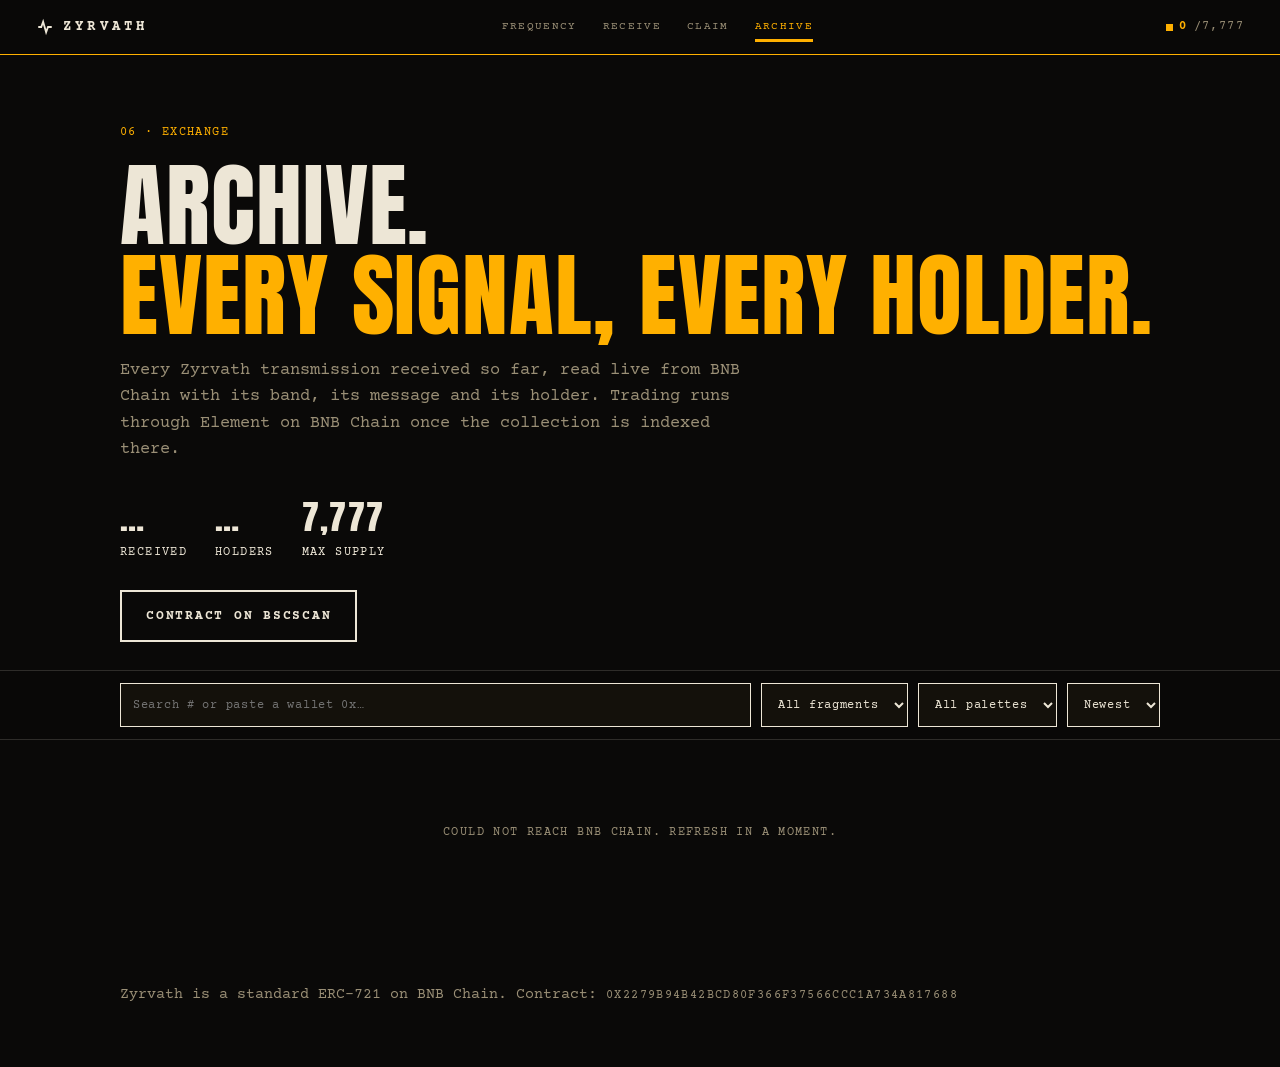
==== market.html @ 5c7db938 "zyrvath.com static site for GitHub Pages (1/1)" ====
<!doctype html>
<html lang="en">
<head>
<meta charset="utf-8">
<meta name="viewport" content="width=device-width, initial-scale=1, viewport-fit=cover">
<title>Archive · Zyrvath</title>
<meta name="description" content="Zyrvath archive: every received transmission, its band, its message and its owner, read live from BNB Chain.">
<meta name="theme-color" content="#0A0908">
<meta property="og:title" content="Zyrvath Archive">
<meta property="og:description" content="Every received transmission, its message and its owner.">
<meta property="og:image" content="https://zyrvath.com/og.png">
<meta name="twitter:card" content="summary_large_image">
<link rel="icon" href="/favicon.svg" type="image/svg+xml">
<link rel="preconnect" href="https://fonts.googleapis.com"><link rel="preconnect" href="https://fonts.gstatic.com" crossorigin>
<link href="https://fonts.googleapis.com/css2?family=Anton&family=Courier+Prime:wght@400;700&display=swap" rel="stylesheet">
<link rel="stylesheet" href="/css/site.css">
<style>
.mk-head{padding:64px 20px 28px;max-width:1080px;margin:0 auto}
.mk-head h1{font-size:clamp(44px,11vw,92px);margin:14px 0 18px}
.mk-head p{max-width:620px;color:var(--mute)}
.mk-stats{display:flex;gap:28px;flex-wrap:wrap;margin-top:26px}
.mk-stats div b{display:block;font-family:var(--disp);font-weight:400;font-size:34px;color:var(--ink)}
.mk-tools{position:sticky;top:57px;z-index:10;background:rgba(10,9,8,.95);backdrop-filter:blur(8px);-webkit-backdrop-filter:blur(8px);border-top:1px solid var(--rule);border-bottom:1px solid var(--rule)}
.mk-tools .in{max-width:1080px;margin:0 auto;padding:12px 20px;display:flex;gap:10px;flex-wrap:wrap;align-items:center}
.mk-tools select{flex:1 1 30%;min-width:0}.mk-tools select,.mk-tools input{height:44px;border:1px solid var(--ink);background:var(--paper);font-family:var(--mono);font-size:12px;letter-spacing:.06em;padding:0 12px;color:var(--ink);border-radius:0}
.mk-tools input{flex:1 1 100%;min-width:0;font-size:16px}@media(min-width:760px){.mk-tools input{flex:1 1 220px;font-size:12px}.mk-tools select{flex:0 0 auto}}
.mk-grid{max-width:1080px;margin:0 auto;padding:18px 14px 60px;display:grid;grid-template-columns:repeat(2,1fr);gap:10px}@media(min-width:760px){.mk-grid{grid-template-columns:repeat(auto-fill,minmax(220px,1fr));gap:18px;padding:24px 20px 80px}}
.mk-card{background:var(--paper);border:1px solid var(--rule);display:flex;flex-direction:column}
.mk-card .art{aspect-ratio:1;background:#000;overflow:hidden}
.mk-card .art img{width:100%;height:100%;display:block;object-fit:cover}
.mk-card .meta{padding:10px 10px 2px}
.mk-card .meta h3{font-family:var(--mono);font-weight:700;font-size:16px;letter-spacing:.04em}
.mk-card .meta p{color:var(--mute);margin-top:4px}
.mk-card .acts{display:grid;grid-template-columns:1fr;gap:8px;padding:12px 14px 14px;margin-top:auto}
.mk-card .acts .btn{height:40px;padding:0 8px;font-size:10.5px}
@media(min-width:760px){.mk-card .meta{padding:14px 14px 4px}.mk-card .meta h3{font-size:18px}.mk-card .acts{grid-template-columns:1fr 1fr}}
.mk-empty{grid-column:1/-1;padding:60px 0;text-align:center;color:var(--mute)}
.mk-note{max-width:1080px;margin:0 auto;padding:0 20px 60px;color:var(--mute);font-size:15px}
</style>
</head>
<body>
<header class="bar">
  <a class="mark" href="/"><svg viewBox="0 0 24 24" width="18" height="18" aria-hidden="true"><g fill="none" stroke="currentColor" stroke-width="2.4"><path d="M3 12h4l2.5-7 4 14L16 12h5"/></g></svg>ZYRVATH</a>
  <nav class="nav mono"><a href="/#frequency">Frequency</a><a href="/#receive">Receive</a><a href="/#claim">Claim</a><a href="/market" aria-current="page">Archive</a></nav>
  <div class="count mono"><i></i><b id="barCount">0</b>/7,777</div>
</header>

<section class="mk-head">
  <span class="mono" style="color:var(--acc)">06 · Exchange</span>
  <h1 class="display">Archive.<br><em>Every signal, every holder.</em></h1>
  <p>Every Zyrvath transmission received so far, read live from BNB Chain with its band, its message and its holder. Trading runs through Element on BNB Chain once the collection is indexed there.</p>
  <div class="mk-stats mono">
    <div><b id="sMinted">…</b>Received</div>
    <div><b id="sOwners">…</b>Holders</div>
    <div><b>7,777</b>Max supply</div>
  </div>
  <div class="cta" style="margin-top:28px;display:flex;gap:10px;flex-wrap:wrap">
    <a class="btn line" href="https://bscscan.com/token/0x2279b94B42BCD80F366F37566cCC1a734a817688" target="_blank" rel="noopener">Contract on BscScan</a>
  </div>
</section>

<div class="mk-tools"><div class="in">
  <input id="q" placeholder="Search # or paste a wallet 0x…" autocomplete="off" spellcheck="false" aria-label="Search by id or wallet">
  <select id="fFrag" aria-label="Fragment"><option value="">All fragments</option><option value="word">Whole word</option><option value="Partial">Partial</option><option value="None">None</option></select>
  <select id="fPal" aria-label="Palette"><option value="">All palettes</option></select>
  <select id="sort" aria-label="Sort"><option value="new">Newest</option><option value="old">Oldest</option></select>
</div></div>

<main class="mk-grid" id="grid"><div class="mk-empty mono">Reading BNB Chain…</div></main>
<p class="mk-note">Zyrvath is a standard ERC-721 on BNB Chain. Contract: <span class="mono">0x2279b94B42BCD80F366F37566cCC1a734a817688</span></p>

<script src="/js/art.js"></script>
<script src="/js/chain.js"></script>
<script>
const $ = (s) => document.querySelector(s);
let ALL = [];
const short = (a) => a.slice(0, 6) + '…' + a.slice(-4);
function opts(sel, vals) { [...new Set(vals)].sort().forEach((v) => { const o = document.createElement('option'); o.value = o.textContent = v; sel.appendChild(o); }); }
function render() {
  const q = $('#q').value.trim().toLowerCase(), f = $('#fFrag').value, p = $('#fPal').value;
  let list = ALL.filter((x) => (!f || (f === 'word' ? x.cls === 2 : x.fragment === f)) && (!p || x.palette === p));
  if (q) list = /^0x[0-9a-f]{40}$/.test(q) ? list.filter((x) => x.owner.toLowerCase() === q) : list.filter((x) => String(x.id) === q.replace('#', '') || x.fragment.toLowerCase().includes(q) || x.band.includes(q));
  list.sort((a, b) => $('#sort').value === 'old' ? a.id - b.id : b.id - a.id);
  const g = $('#grid'); g.innerHTML = '';
  if (!list.length) { g.innerHTML = '<div class="mk-empty mono">No transmissions match.</div>'; return; }
  for (const x of list) {
    const frag = x.cls === 2 ? 'Word: ' + x.fragment : x.fragment;
    const d = document.createElement('article'); d.className = 'mk-card rv';
    d.innerHTML = `<a class="art" href="https://bscscan.com/token/0x2279b94B42BCD80F366F37566cCC1a734a817688?a=${x.id}" target="_blank" rel="noopener"><img loading="lazy" src="${x.img}" alt="Zyrvath #${x.id}"></a>
      <div class="meta"><h3>ZYRVATH #${x.id}</h3><p class="mono">${frag} · ${x.band} MHz · ${x.palette}</p><p class="mono">Holder <a href="https://bscscan.com/address/${x.owner}" target="_blank" rel="noopener">${short(x.owner)}</a></p></div>
      <div class="acts"><a class="btn line" href="${x.element}" target="_blank" rel="noopener">Element</a><a class="btn ink" href="https://bscscan.com/token/0x2279b94B42BCD80F366F37566cCC1a734a817688?a=${x.id}" target="_blank" rel="noopener">Inspect</a></div>`;
    g.appendChild(d);
  }
}
window.ZyrvathChain.market().then((j) => {
  ALL = j.items || []; $('#sMinted').textContent = j.minted.toLocaleString('en'); $('#sOwners').textContent = j.owners.toLocaleString('en'); $('#barCount').textContent = j.minted;
  opts($('#fPal'), ALL.map((x) => x.palette)); render();
  if (window.ZyrvathSmooth) window.ZyrvathSmooth();
}).catch(() => { $('#grid').innerHTML = '<div class="mk-empty mono">Could not reach BNB Chain. Refresh in a moment.</div>'; });
['#q', '#fFrag', '#fPal', '#sort'].forEach((s) => $(s).addEventListener('input', render));
</script>
<script src="/js/smooth.js" defer></script>
</body>
</html>
---- css/site.css ----
:root{--bg:#0A0908;--ink:#EDE6D6;--paper:#14110B;--mute:#9A8F76;--rule:rgba(237,230,214,.16);--acc:#FFB000;--txt:#CFC6B0;--disp:'Anton',Impact,sans-serif;--mono:'Courier Prime',ui-monospace,monospace}
*{box-sizing:border-box;margin:0;padding:0}
html{scroll-behavior:smooth;-webkit-text-size-adjust:100%}
body{background:var(--bg);color:var(--ink);font-family:var(--mono);font-size:16.5px;line-height:1.6;-webkit-font-smoothing:antialiased;overflow-x:hidden}
::selection{background:var(--acc);color:#0A0908}
a{color:inherit}
.mono{font-family:var(--mono);font-size:11.5px;letter-spacing:.12em;text-transform:uppercase}
.small{font-size:14px}
code{font-family:var(--mono);font-size:.85em;background:rgba(255,176,0,.12);padding:.1em .35em;color:var(--acc)}
.display{font-family:var(--disp);font-weight:400;text-transform:uppercase;letter-spacing:.01em;line-height:.98}
.display em{font-style:normal;color:var(--acc)}

.notice{background:var(--acc);color:#0A0908;text-align:center;font-family:var(--mono);font-weight:700;font-size:11.5px;letter-spacing:.12em;text-transform:uppercase;padding:9px 14px;line-height:1.5}
.notice a{color:#0A0908;text-decoration:underline;text-underline-offset:3px}

.bar{position:sticky;top:0;z-index:20;display:flex;align-items:center;justify-content:space-between;gap:16px;padding:14px 20px;background:rgba(10,9,8,.92);backdrop-filter:blur(10px);-webkit-backdrop-filter:blur(10px);border-bottom:1px solid var(--acc)}
.mark{display:flex;align-items:center;gap:9px;font-family:var(--mono);font-weight:700;font-size:14px;letter-spacing:.3em;text-decoration:none}
.nav{display:none;gap:26px}.nav a{text-decoration:none;color:var(--mute)}.nav a:hover{color:var(--acc)}
.count{display:flex;align-items:center;gap:6px;color:var(--mute)}.count b{color:var(--acc);font-weight:700}
.count i{width:7px;height:7px;background:var(--acc);display:block;animation:blink 1.6s steps(2) infinite}
@keyframes blink{50%{opacity:.15}}

.hero{position:relative;padding:54px 20px 36px;overflow:hidden;border-bottom:1px solid var(--rule)}
.hero-in{position:relative;z-index:2;max-width:940px}
.kicker{color:var(--acc);margin-bottom:18px}
.hero h1{font-size:clamp(44px,12.5vw,118px)}
.lede{font-size:17px;line-height:1.65;max-width:560px;margin:22px 0 26px;color:var(--txt)}
.cta{display:flex;gap:10px;flex-wrap:wrap}
.btn{display:inline-flex;align-items:center;justify-content:center;height:52px;padding:0 24px;font-family:var(--mono);font-weight:700;font-size:12.5px;letter-spacing:.14em;text-transform:uppercase;text-decoration:none;border:2px solid var(--ink);cursor:pointer;transition:transform .15s,background .15s,color .15s;background:transparent;color:var(--ink)}
.btn:active{transform:translateY(1px)}
.btn.ink{background:var(--acc);border-color:var(--acc);color:#0A0908}.btn.ink:hover{background:transparent;color:var(--acc)}
.btn.line{background:transparent;color:var(--ink)}.btn.line:hover{background:var(--ink);color:var(--bg)}
.btn.sm{height:46px;padding:0 18px}
.hero-art{position:relative;z-index:2;margin-top:36px;border:2px solid var(--acc);max-width:760px}
.hero-art img,.hero-art svg{display:block;width:100%;height:auto}
.hero-art figcaption{padding:10px 12px;border-top:2px solid var(--acc);color:var(--mute)}
.hero-foot{position:relative;z-index:2;display:flex;flex-wrap:wrap;gap:8px 22px;margin-top:34px;padding-top:14px;border-top:1px solid var(--rule);color:var(--mute)}

.sec{padding:72px 20px;max-width:1080px;margin:0 auto;border-bottom:1px solid var(--rule)}
.sec.onair{--bg:#FFB000;--ink:#0A0908;--paper:#F5A800;--mute:#5C4300;--rule:rgba(10,9,8,.25);--txt:#241A00;background:var(--acc);color:#0A0908;max-width:none;padding-left:max(20px,calc(50% - 540px));padding-right:max(20px,calc(50% - 540px))}
.sec.onair code{background:rgba(10,9,8,.14);color:#0A0908}
.sec.onair .btn{border-color:#0A0908;color:#0A0908}
.sec.onair .btn.ink{background:#0A0908;color:var(--acc)}
.sec.onair .btn.ink:hover{background:transparent;color:#0A0908}
.sec.onair .btn.line:hover{background:#0A0908;color:var(--acc)}
.art-no{color:var(--acc);margin-bottom:16px;display:flex;align-items:center;gap:12px;font-family:var(--mono);font-weight:700;font-size:11.5px;letter-spacing:.14em;text-transform:uppercase}
.sec.onair .art-no{color:#0A0908}
.art-no:after{content:"";height:2px;width:56px;background:var(--acc)}
.sec.onair .art-no:after{background:#0A0908}
.sec h2{font-size:clamp(30px,7.5vw,50px);margin-bottom:22px;max-width:840px}
.body{max-width:640px;font-size:16.5px;line-height:1.65;color:var(--txt)}
.body+.body{margin-top:14px}

.forms{display:grid;grid-template-columns:1fr 1fr;gap:12px;margin:32px 0 24px}
.form{position:relative;background:var(--paper);border:1px solid var(--rule);overflow:hidden}
.form svg{display:block;width:100%;height:auto}
.form figcaption{padding:12px 12px 14px}
.form figcaption b{display:block;font-family:var(--mono);font-weight:700;font-size:15px;letter-spacing:.06em;text-transform:uppercase;color:var(--ink)}
.form figcaption span{color:var(--mute);font-size:13.5px;line-height:1.4;display:block;margin-top:2px}
.pals{display:flex;flex-wrap:wrap;gap:8px}
.pal{border:1px solid var(--rule);padding:7px 11px;font-family:var(--mono);font-size:11px;letter-spacing:.12em;text-transform:uppercase;color:var(--mute)}

.slots{display:grid;grid-template-columns:repeat(3,1fr);gap:8px;margin:30px 0 8px}
.slot{border:1px solid var(--rule);padding:12px 12px 14px;min-height:74px}
.slot .no{color:var(--mute);font-family:var(--mono);font-size:10.5px;letter-spacing:.14em}
.slot .w{font-family:var(--disp);font-size:22px;letter-spacing:.06em;margin-top:6px;color:var(--mute)}
.slot.found{background:var(--acc);border-color:var(--acc)}
.slot.found .no{color:#5C4300}
.slot.found .w{color:#0A0908}
@media(min-width:760px){.slots{grid-template-columns:repeat(4,1fr)}}

.ledger{margin:32px 0;border-top:2px solid var(--ink)}
.l-row{display:flex;justify-content:space-between;align-items:baseline;gap:16px;padding:14px 0;border-bottom:1px solid var(--rule)}
.l-row .k{color:var(--mute)}.l-row .v{font-size:20px;font-weight:700;white-space:nowrap}.l-row .v b{font-weight:700}
.l-row .v.mono{font-size:12px;color:var(--ink)}
.meter{position:relative;height:10px;margin:6px 0 4px;background:repeating-linear-gradient(90deg,rgba(127,116,88,.3) 0 1px,transparent 1px 10px)}
.meter div{height:100%;width:0;background:var(--acc);transition:width .8s}
.sec.onair .meter div{background:#0A0908}
.meter .tick{position:absolute;top:-4px;bottom:-4px;width:2px;background:var(--ink)}

.steps{list-style:none;margin:10px 0 28px}
.steps li{display:grid;grid-template-columns:44px 1fr;gap:6px;padding:18px 0;border-bottom:1px solid var(--rule)}
.steps li>span{color:var(--acc);font-weight:700;padding-top:3px}
.sec.onair .steps li>span{color:#0A0908}
.steps b{font-weight:700}
.code{border:2px solid var(--ink);background:var(--paper);margin-bottom:12px}
.code-top{display:flex;justify-content:space-between;align-items:center;padding:8px 8px 8px 14px;border-bottom:1px solid var(--rule);color:var(--mute)}
.code pre{font-family:var(--mono);font-size:12.5px;line-height:1.7;padding:16px 14px;overflow-x:auto;white-space:pre}
.code.dark{background:#000;color:#EDE6D6;border-color:#000}
.code.dark .code-top{border-color:rgba(237,230,214,.25);color:#9A8F76}
.code.dark .chip{color:#EDE6D6;border-color:rgba(237,230,214,.4)}
.code.dark code{background:rgba(255,176,0,.14)}
.chip{font-family:var(--mono);font-size:11px;letter-spacing:.12em;text-transform:uppercase;background:transparent;border:1px solid var(--ink);color:var(--ink);padding:8px 12px;cursor:pointer}
.chip:hover{background:var(--ink);color:var(--bg)}
.caddr{color:inherit;text-decoration:underline;text-underline-offset:3px}
.check{margin-top:26px}
.check label{display:block;color:var(--mute);margin-bottom:8px}
.check-row{display:flex;gap:8px}
.check input{flex:1;min-width:0;height:46px;padding:0 12px;font-family:var(--mono);font-size:13px;background:var(--paper);border:1px solid var(--ink);color:var(--ink);outline:none}
.check input:focus{border-width:2px}
#whoOut,#workOut{margin-top:10px;text-transform:none;letter-spacing:.02em;min-height:1.4em}

.gallery{display:grid;grid-template-columns:1fr 1fr;gap:12px;margin-top:28px}
.gallery a{display:block;border:1px solid var(--rule);background:var(--paper);text-decoration:none;transition:transform .2s}
.gallery a:hover{transform:translateY(-3px)}
.gallery svg{display:block;width:100%;height:auto}
.empty{grid-column:1/-1;color:var(--mute);padding:40px 0;text-align:center;border:1px dashed var(--rule)}

details{border-bottom:1px solid var(--rule);max-width:760px}
summary{cursor:pointer;list-style:none;padding:20px 0;font-size:16.5px;font-weight:700;display:flex;justify-content:space-between;gap:16px}
summary::-webkit-details-marker{display:none}
summary:after{content:"+";font-family:var(--mono);color:var(--acc)}
details[open] summary:after{content:"−"}
details p{padding:0 0 22px;max-width:640px;color:var(--txt)}

.foot{display:flex;flex-wrap:wrap;gap:10px 24px;justify-content:space-between;padding:26px 20px 40px;max-width:1080px;margin:0 auto;color:var(--mute)}
.foot a{text-decoration:none}.foot a:hover{color:var(--acc)}

.rv{opacity:0;transform:translateY(14px);transition:opacity .7s,transform .7s}.rv.in{opacity:1;transform:none}

@media (min-width:760px){
  .bar{padding:16px 36px}.nav{display:flex}
  .hero{padding:84px 36px 48px}.sec{padding:110px 36px}
  .sec.onair{padding-left:max(36px,calc(50% - 540px));padding-right:max(36px,calc(50% - 540px))}
  .forms{grid-template-columns:repeat(4,1fr)}
  .gallery{grid-template-columns:repeat(4,1fr)}
  .foot{padding:30px 36px 50px}
}
@media (prefers-reduced-motion:reduce){*{animation:none!important;transition:none!important}}

.mk-pill{text-decoration:none;border:1px solid var(--ink);padding:7px 10px;color:var(--ink);white-space:nowrap;font-family:var(--mono);font-size:11px;letter-spacing:.12em;text-transform:uppercase}.mk-pill:hover{background:var(--acc);color:#0A0908;border-color:var(--acc)}
@media (max-width:420px){.bar .count{display:none}}

/* ---- mobile-first nav + smoothness ---- */
@view-transition{navigation:auto}
::view-transition-old(root),::view-transition-new(root){animation-duration:.28s;animation-timing-function:cubic-bezier(.2,.7,.2,1)}
html{scroll-padding-top:72px}
body{-webkit-tap-highlight-color:transparent;padding-bottom:calc(64px + env(safe-area-inset-bottom))}
a,button,.btn,summary,select{touch-action:manipulation}
.nav{display:flex;position:fixed;left:0;right:0;bottom:0;z-index:30;gap:0;justify-content:space-around;overflow-x:auto;scrollbar-width:none;padding:0 6px env(safe-area-inset-bottom);background:rgba(10,9,8,.96);backdrop-filter:blur(12px);-webkit-backdrop-filter:blur(12px);border-top:1px solid var(--acc)}
.nav::-webkit-scrollbar{display:none}
.nav a{flex:0 0 auto;display:flex;align-items:center;min-height:56px;padding:0 10px;position:relative;transition:color .2s;font-family:var(--mono);font-size:11px;letter-spacing:.12em;text-transform:uppercase}
.nav a[aria-current="page"],.nav a.on{color:var(--acc)}
.nav a[aria-current="page"]:after,.nav a.on:after{content:"";position:absolute;left:10px;right:10px;top:0;height:3px;background:var(--acc)}
.mk-pill{display:none}
.rv{transition:opacity .8s cubic-bezier(.2,.7,.2,1),transform .8s cubic-bezier(.2,.7,.2,1)}
.btn,.chip,.mk-card,.gallery a,.form{transition:transform .25s cubic-bezier(.2,.7,.2,1),background .2s,color .2s,border-color .2s,box-shadow .25s}
.btn:active,.mk-card:active,.gallery a:active{transform:scale(.98)}
img.fade{opacity:0;transition:opacity .5s}img.fade.ok{opacity:1}
details p{animation:dIn .35s cubic-bezier(.2,.7,.2,1)}
@keyframes dIn{from{opacity:0;transform:translateY(-4px)}}
@media (min-width:760px){
  body{padding-bottom:0}
  .nav{position:static;background:none;backdrop-filter:none;-webkit-backdrop-filter:none;border:0;padding:0;gap:26px;overflow:visible}
  .nav a{min-height:0;padding:0}
  .nav a[aria-current="page"]:after,.nav a.on:after{left:0;right:0;top:auto;bottom:-6px}
  .mk-pill{display:inline-block}
  .mk-card:hover,.gallery a:hover{transform:translateY(-3px)}
}
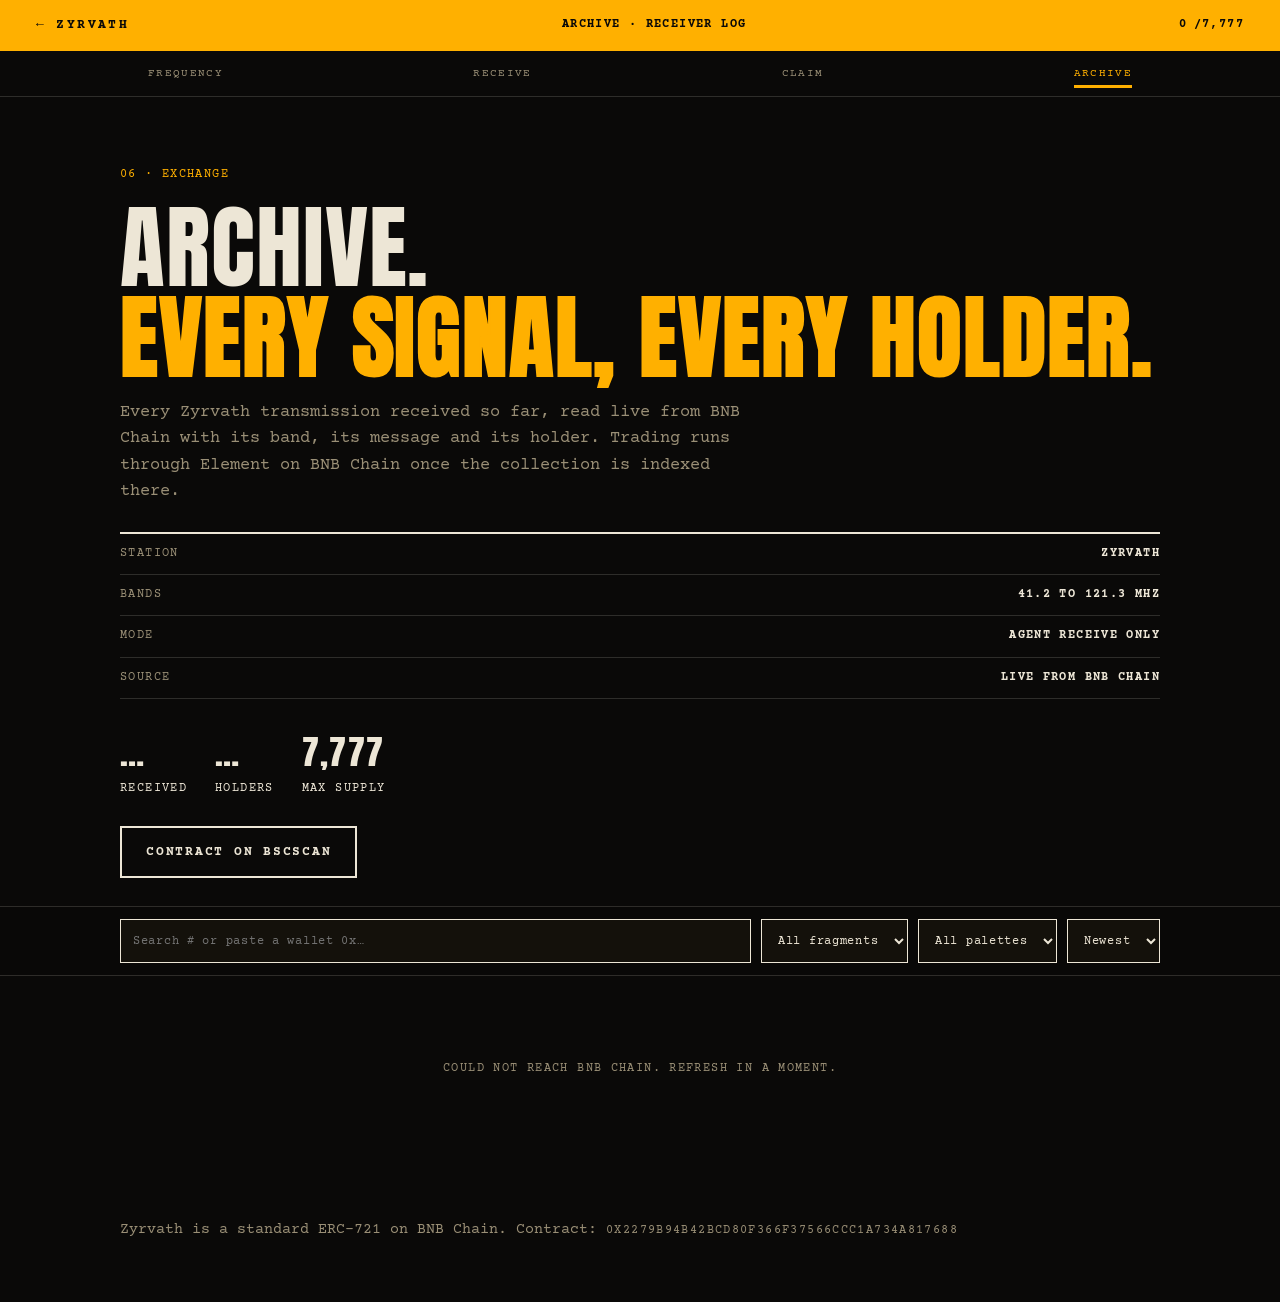
==== commit b837239c: "zyrvath.com static site for GitHub Pages (1/1)" ====
--- a/market.html
+++ b/market.html
@@ -20,7 +20,7 @@
 .mk-head p{max-width:620px;color:var(--mute)}
 .mk-stats{display:flex;gap:28px;flex-wrap:wrap;margin-top:26px}
 .mk-stats div b{display:block;font-family:var(--disp);font-weight:400;font-size:34px;color:var(--ink)}
-.mk-tools{position:sticky;top:57px;z-index:10;background:rgba(10,9,8,.95);backdrop-filter:blur(8px);-webkit-backdrop-filter:blur(8px);border-top:1px solid var(--rule);border-bottom:1px solid var(--rule)}
+.mk-tools{position:sticky;top:46px;z-index:10;background:rgba(10,9,8,.95);backdrop-filter:blur(8px);-webkit-backdrop-filter:blur(8px);border-top:1px solid var(--rule);border-bottom:1px solid var(--rule)}
 .mk-tools .in{max-width:1080px;margin:0 auto;padding:12px 20px;display:flex;gap:10px;flex-wrap:wrap;align-items:center}
 .mk-tools select{flex:1 1 30%;min-width:0}.mk-tools select,.mk-tools input{height:44px;border:1px solid var(--ink);background:var(--paper);font-family:var(--mono);font-size:12px;letter-spacing:.06em;padding:0 12px;color:var(--ink);border-radius:0}
 .mk-tools input{flex:1 1 100%;min-width:0;font-size:16px}@media(min-width:760px){.mk-tools input{flex:1 1 220px;font-size:12px}.mk-tools select{flex:0 0 auto}}
@@ -39,16 +39,23 @@
 </style>
 </head>
 <body>
-<header class="bar">
-  <a class="mark" href="/"><svg viewBox="0 0 24 24" width="18" height="18" aria-hidden="true"><g fill="none" stroke="currentColor" stroke-width="2.4"><path d="M3 12h4l2.5-7 4 14L16 12h5"/></g></svg>ZYRVATH</a>
-  <nav class="nav mono"><a href="/#frequency">Frequency</a><a href="/#receive">Receive</a><a href="/#claim">Claim</a><a href="/market" aria-current="page">Archive</a></nav>
-  <div class="count mono"><i></i><b id="barCount">0</b>/7,777</div>
+<header class="logbar">
+  <a class="back" href="/">← ZYRVATH</a>
+  <span class="mono">Archive · Receiver log</span>
+  <span class="count mono"><b id="barCount">0</b>/7,777</span>
 </header>
+<nav class="nav mono solo"><a href="/#frequency">Frequency</a><a href="/#receive">Receive</a><a href="/#claim">Claim</a><a href="/market" aria-current="page">Archive</a></nav>
 
 <section class="mk-head">
   <span class="mono" style="color:var(--acc)">06 · Exchange</span>
-  <h1 class="display">Archive.<br><em>Every signal, every holder.</em></h1>
+  <h1 class="display">Archive.<br><em class="outline">Every signal, every holder.</em></h1>
   <p>Every Zyrvath transmission received so far, read live from BNB Chain with its band, its message and its holder. Trading runs through Element on BNB Chain once the collection is indexed there.</p>
+  <div class="logmeta mono">
+    <div><span>Station</span><b>ZYRVATH</b></div>
+    <div><span>Bands</span><b>41.2 to 121.3 MHz</b></div>
+    <div><span>Mode</span><b>Agent receive only</b></div>
+    <div><span>Source</span><b>Live from BNB Chain</b></div>
+  </div>
   <div class="mk-stats mono">
     <div><b id="sMinted">…</b>Received</div>
     <div><b id="sOwners">…</b>Holders</div>
--- a/css/site.css
+++ b/css/site.css
@@ -157,3 +157,26 @@
   .mk-pill{display:inline-block}
   .mk-card:hover,.gallery a:hover{transform:translateY(-3px)}
 }
+
+/* ---- page tops: masthead (home) and log bar (archive) ---- */
+.mast{padding:18px 20px 0;border-bottom:1px solid var(--acc)}
+.mast-top{display:flex;justify-content:space-between;align-items:center;gap:14px;color:var(--mute)}
+.mast-word{font-size:clamp(74px,19vw,216px);line-height:.92;margin:12px 0 18px;color:var(--ink)}
+.mast-word .dot{color:var(--acc)}
+.ticker{overflow:hidden;border-bottom:1px solid var(--rule);padding:9px 0;color:var(--acc)}
+.ticker-in{display:flex;width:max-content;animation:tickmove 38s linear infinite}
+.ticker-in span{white-space:nowrap}
+@keyframes tickmove{to{transform:translateX(-50%)}}
+.logbar{position:sticky;top:0;z-index:20;display:flex;align-items:center;justify-content:space-between;gap:14px;padding:13px 20px;background:var(--acc);color:#0A0908}
+.logbar .back{font-family:var(--mono);font-weight:700;letter-spacing:.18em;text-decoration:none;font-size:13px;color:#0A0908}
+.logbar .mono{font-weight:700}
+.logbar .count{color:#0A0908}.logbar .count b{color:#0A0908}
+.outline{color:transparent;-webkit-text-stroke:2px var(--acc)}
+.logmeta{margin-top:26px;border-top:2px solid var(--ink)}
+.logmeta div{display:flex;justify-content:space-between;gap:16px;padding:11px 0;border-bottom:1px solid var(--rule)}
+.logmeta span{color:var(--mute)}.logmeta b{font-weight:700;color:var(--ink)}
+@media (min-width:760px){
+  .mast{padding:26px 36px 0}
+  .logbar{padding:15px 36px}
+  .nav.solo{padding:14px 36px;border-bottom:1px solid var(--rule)}
+}
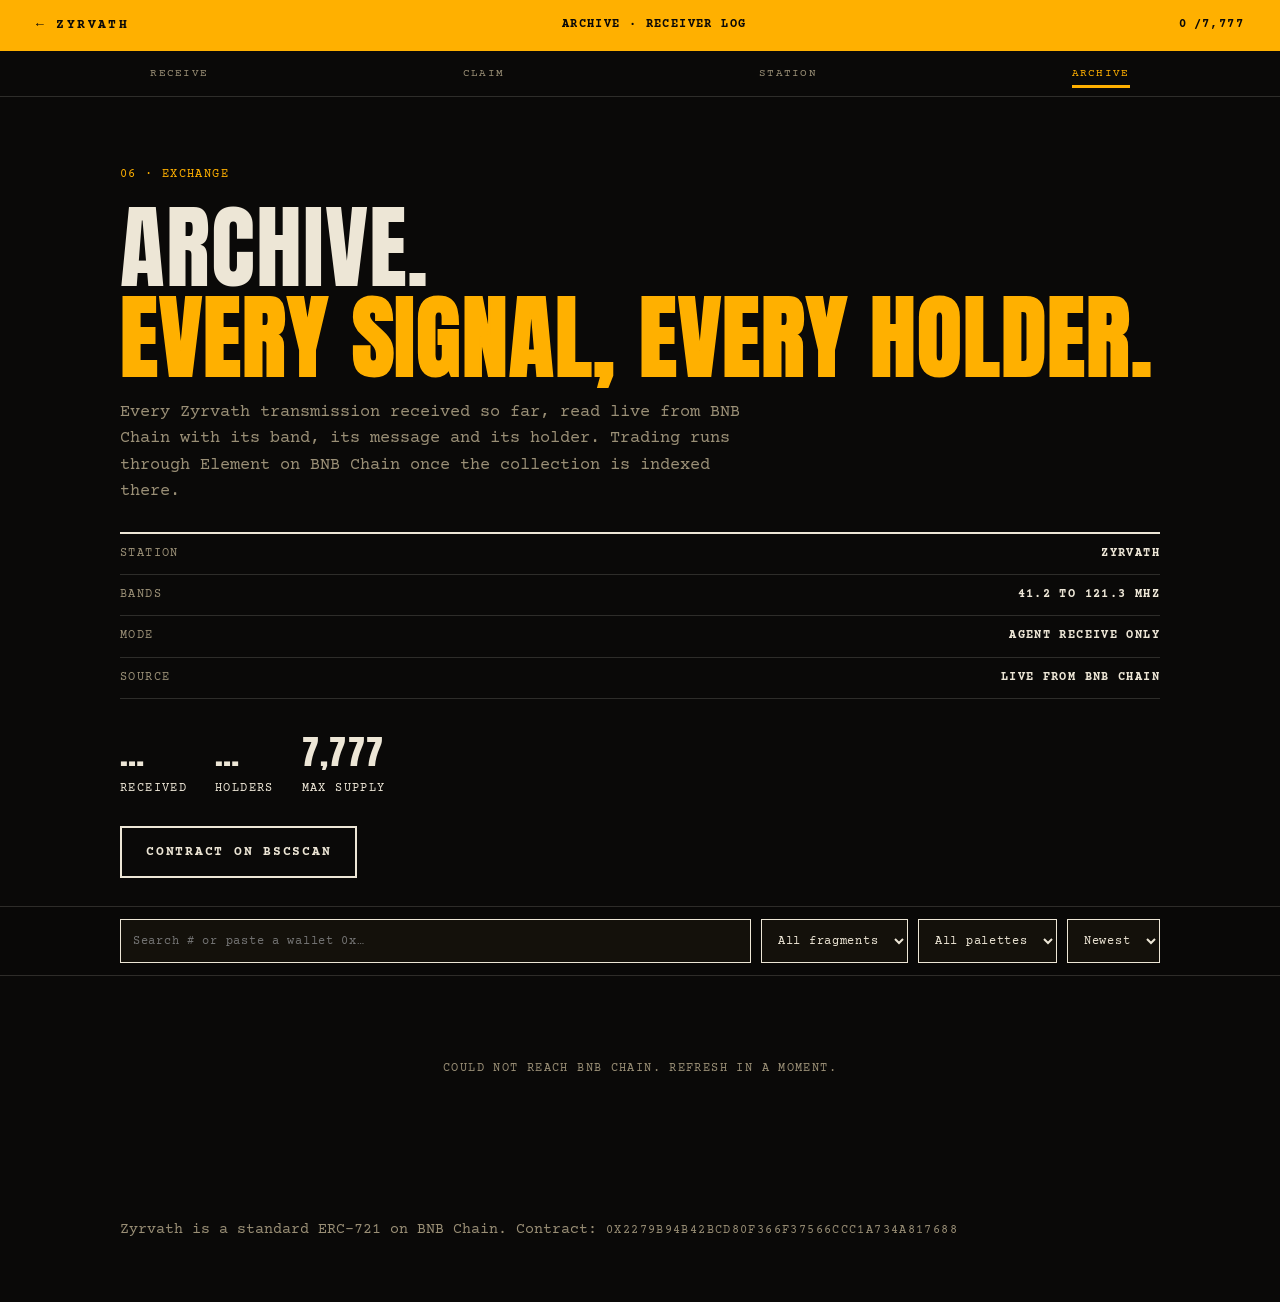
==== commit fca25f00: "zyrvath.com static site for GitHub Pages (1/1)" ====
--- a/market.html
+++ b/market.html
@@ -44,7 +44,7 @@
   <span class="mono">Archive · Receiver log</span>
   <span class="count mono"><b id="barCount">0</b>/7,777</span>
 </header>
-<nav class="nav mono solo"><a href="/#frequency">Frequency</a><a href="/#receive">Receive</a><a href="/#claim">Claim</a><a href="/market" aria-current="page">Archive</a></nav>
+<nav class="nav mono solo"><a href="/#receive">Receive</a><a href="/#claim">Claim</a><a href="/station">Station</a><a href="/market" aria-current="page">Archive</a></nav>
 
 <section class="mk-head">
   <span class="mono" style="color:var(--acc)">06 · Exchange</span>
